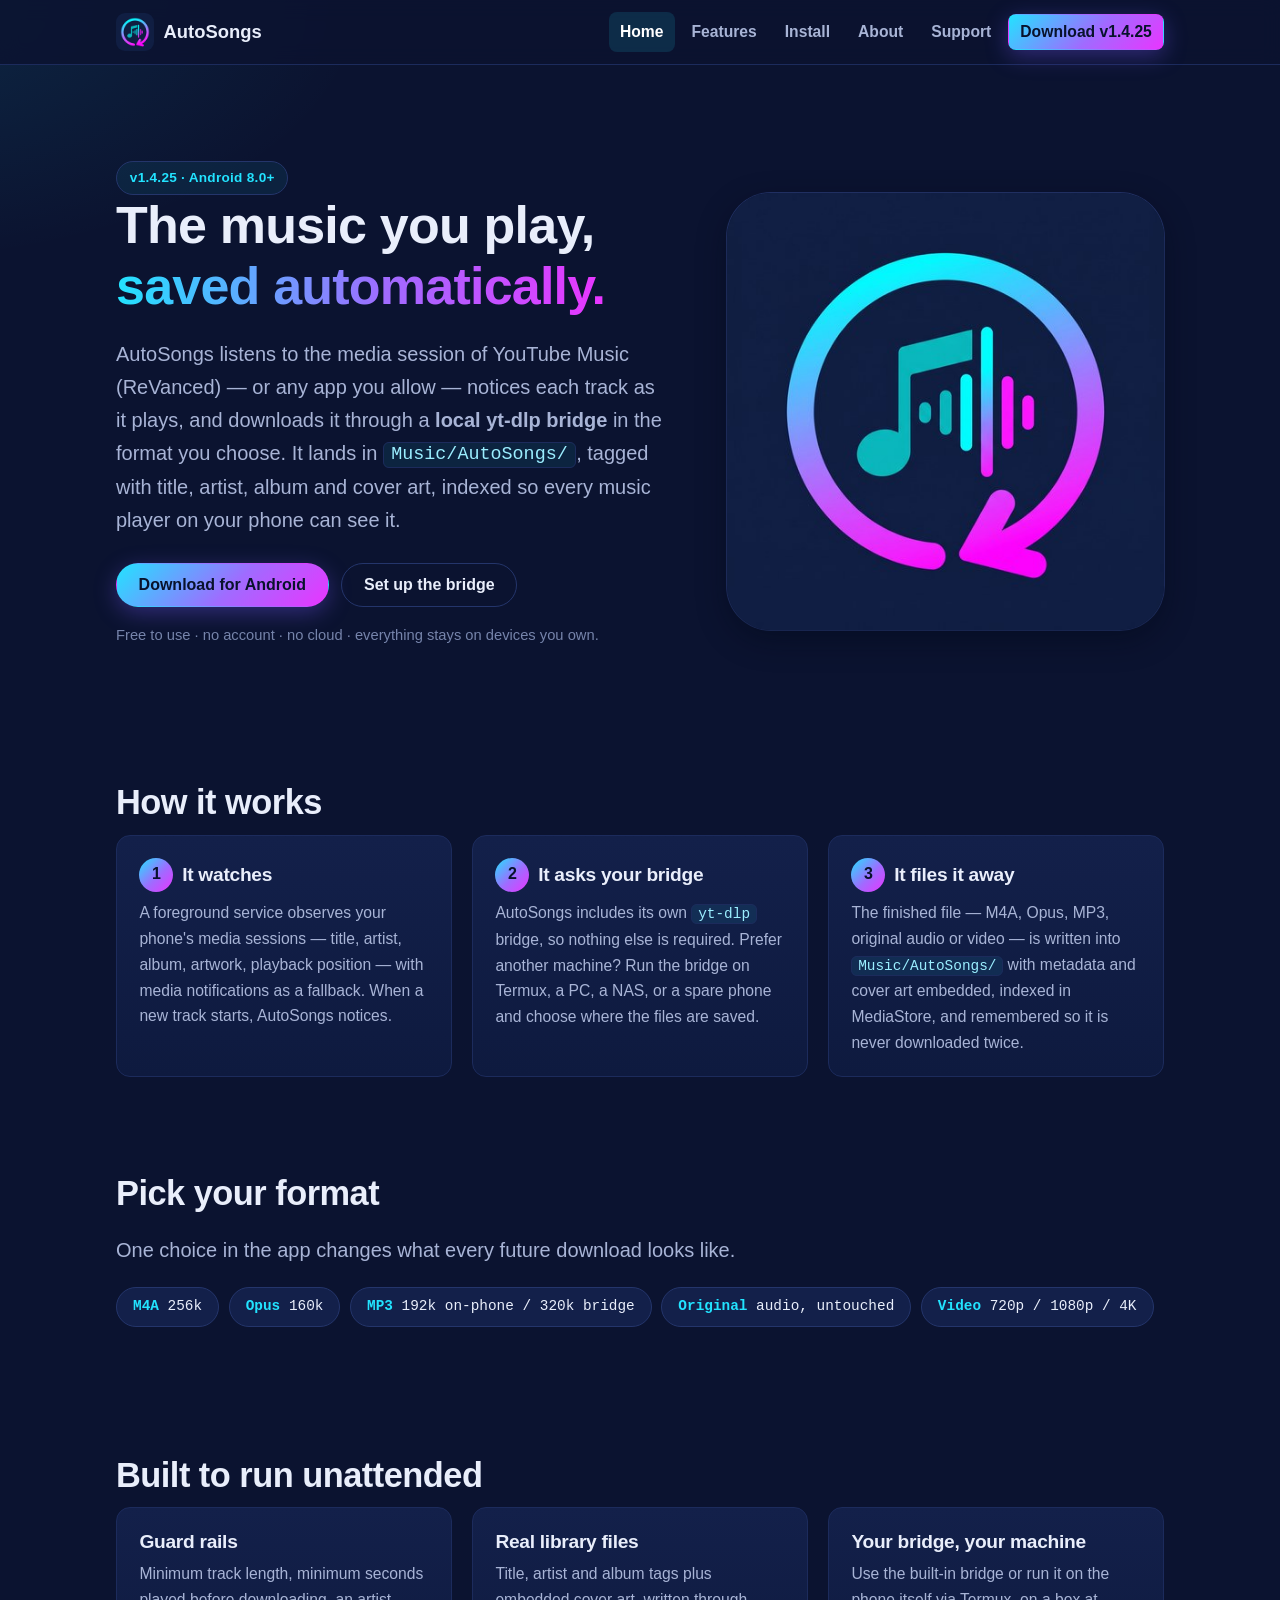
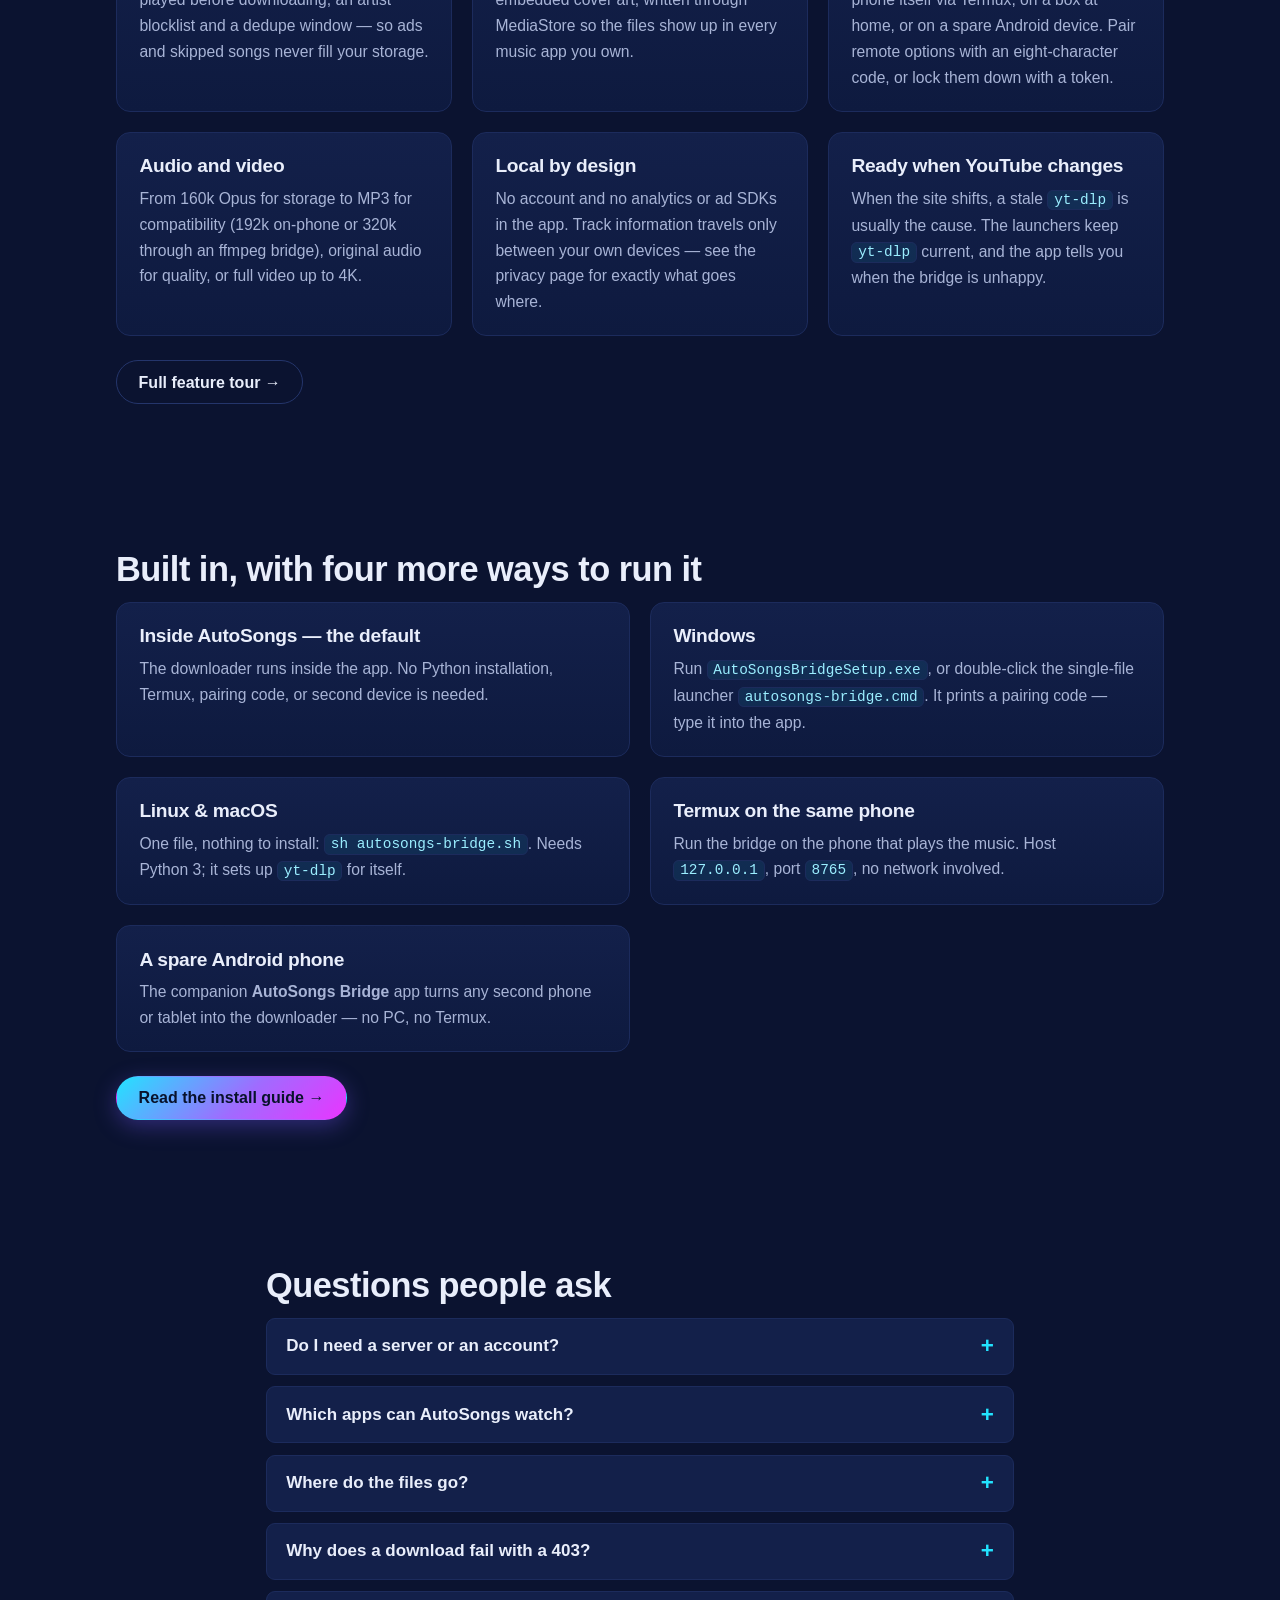
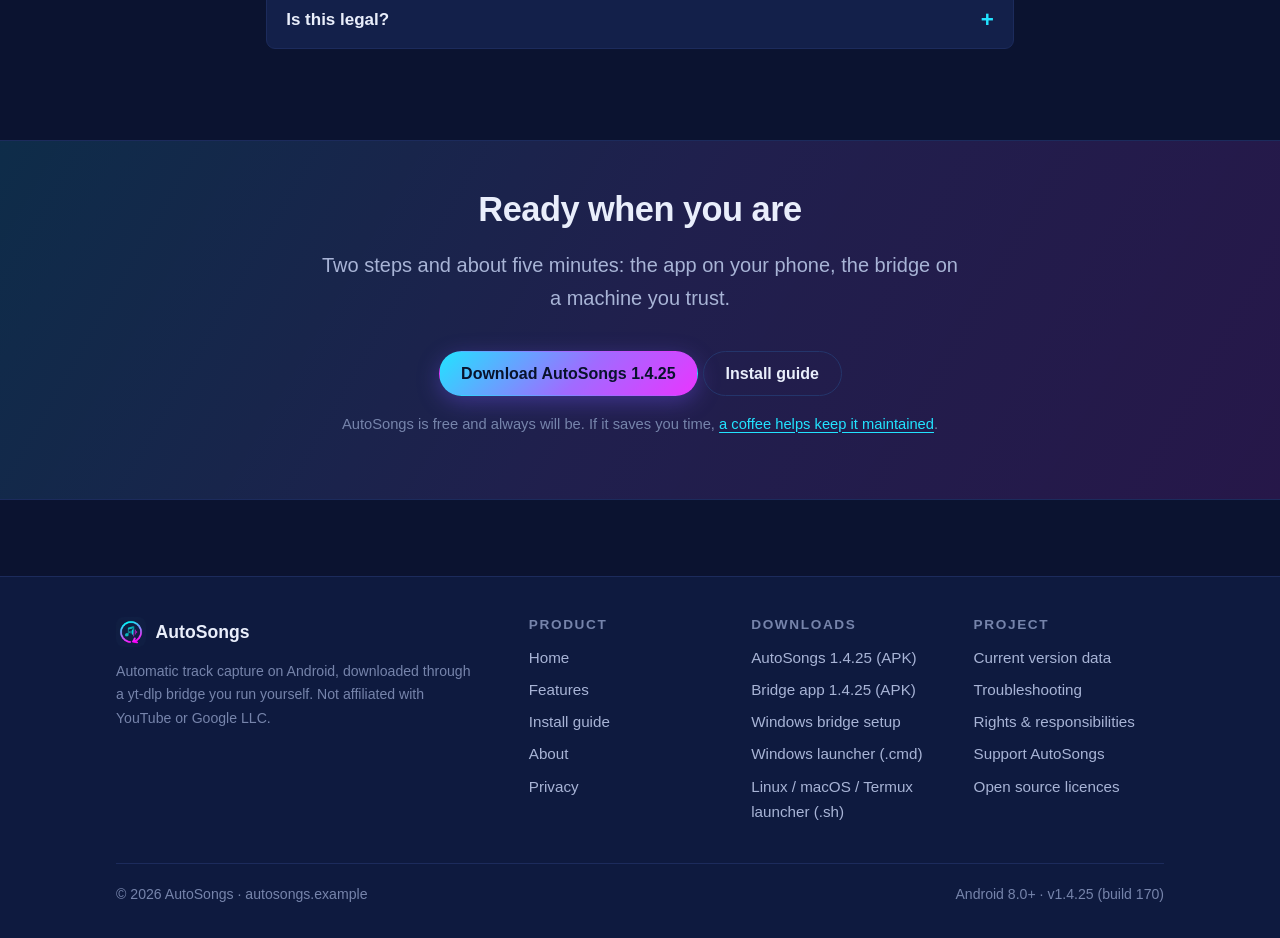
==== website/index.html @ 23bd4381 "AutoSongs 1.4.25 - the public source release The Android app, the yt-dlp bridge, the desktop bridge " ====
<!doctype html>
<html lang="en" class="no-js">
<head>
<meta charset="utf-8">
<meta name="viewport" content="width=device-width, initial-scale=1">
<title>AutoSongs — the music you play, saved automatically</title>
<meta name="description" content="AutoSongs for Android notices each track as it plays in YouTube Music (ReVanced) or any app you allow, and downloads it through your own local yt-dlp bridge — tagged, deduped and ready in every music app. Free, no account, no cloud.">
<link rel="canonical" href="https://autosongs.example/">
<meta property="og:site_name" content="AutoSongs">
<meta property="og:type" content="website">
<meta property="og:title" content="AutoSongs — the music you play, saved automatically">
<meta property="og:description" content="Automatic track capture on Android, downloaded through your own local yt-dlp bridge. No account, no cloud, no server in between.">
<meta property="og:url" content="https://autosongs.example/">
<meta property="og:image" content="https://autosongs.example/assets/img/og-image.png">
<meta name="twitter:card" content="summary_large_image">
<meta name="theme-color" content="#0b1330">
<link rel="icon" href="assets/img/favicon.ico">
<link rel="apple-touch-icon" href="assets/img/apple-touch-icon.png">
<link rel="manifest" href="site.webmanifest">
<link rel="stylesheet" href="assets/css/styles.css">
<script src="assets/js/app.js" defer></script>
</head>
<body>
<a class="skip-link" href="#main">Skip to main content</a>

<header class="site-header">
  <div class="container bar">
    <a class="brand" href="index.html">
      <img src="assets/img/logo-96.png" alt="" width="38" height="38">
      AutoSongs
    </a>
    <button class="nav-toggle" id="nav-toggle" type="button" aria-expanded="false" aria-controls="site-nav" aria-label="Toggle navigation menu"><span></span></button>
    <nav class="site-nav" id="site-nav" aria-label="Main navigation">
      <a href="index.html" aria-current="page">Home</a>
      <a href="features.html">Features</a>
      <a href="install.html">Install</a>
      <a href="about.html">About</a>
      <a href="about.html#support">Support</a>
      <a href="downloads/AutoSongs-1.4.25.apk" class="btn btn-primary btn-sm" download>Download&nbsp;v1.4.25</a>
    </nav>
  </div>
</header>

<main id="main">

  <!-- ============ HERO ============ -->
  <section class="hero">
    <div class="container">
      <div class="hero-grid">
        <div>
          <span class="chip">v1.4.25 &middot; Android 8.0+</span>
          <h1>The music you play, <span class="grad-text">saved automatically.</span></h1>
          <p class="lead">
            AutoSongs listens to the media session of YouTube Music (ReVanced) — or any
            app you allow — notices each track as it plays, and downloads it through a
            <strong>local yt-dlp bridge</strong> in the format you choose. It lands in
            <code>Music/AutoSongs/</code>, tagged with title, artist, album and cover
            art, indexed so every music player on your phone can see it.
          </p>
          <div class="hero-ctas">
            <a class="btn btn-primary" href="downloads/AutoSongs-1.4.25.apk" download>Download for Android</a>
            <a class="btn btn-ghost" href="install.html">Set up the bridge</a>
          </div>
          <p class="hero-note">Free to use &middot; no account &middot; no cloud &middot; everything stays on devices you own.</p>
        </div>
        <div class="hero-art">
          <img src="assets/img/logo-hero.jpg" alt="AutoSongs app icon: a teal music note and cyan-to-magenta waveform inside a gradient download-loop arrow on a dark navy background" width="480" height="480">
        </div>
      </div>
    </div>
  </section>

  <!-- ============ HOW IT WORKS ============ -->
  <section class="tight" aria-labelledby="how-title">
    <div class="container">
      <h2 id="how-title">How it works</h2>
      <div class="grid-3">
        <div class="card reveal">
          <h3><span class="num" aria-hidden="true">1</span> It watches</h3>
          <p>A foreground service observes your phone's media sessions — title, artist,
          album, artwork, playback position — with media notifications as a fallback.
          When a new track starts, AutoSongs notices.</p>
        </div>
        <div class="card reveal">
          <h3><span class="num" aria-hidden="true">2</span> It asks your bridge</h3>
          <p>AutoSongs includes its own <code>yt-dlp</code> bridge, so nothing else is
          required. Prefer another machine? Run the bridge on Termux, a PC, a NAS, or a
          spare phone and choose where the files are saved.</p>
        </div>
        <div class="card reveal">
          <h3><span class="num" aria-hidden="true">3</span> It files it away</h3>
          <p>The finished file — M4A, Opus, MP3, original audio or video — is written into
          <code>Music/AutoSongs/</code> with metadata and cover art embedded, indexed in
          MediaStore, and remembered so it is never downloaded twice.</p>
        </div>
      </div>
    </div>
  </section>

  <!-- ============ FORMATS ============ -->
  <section class="tight" aria-labelledby="fmt-title">
    <div class="container">
      <h2 id="fmt-title">Pick your format</h2>
      <p class="lead">One choice in the app changes what every future download looks like.</p>
      <div class="pill-row">
        <span class="pill"><strong>M4A</strong> 256k</span>
        <span class="pill"><strong>Opus</strong> 160k</span>
        <span class="pill"><strong>MP3</strong> 192k on-phone / 320k bridge</span>
        <span class="pill"><strong>Original</strong> audio, untouched</span>
        <span class="pill"><strong>Video</strong> 720p / 1080p / 4K</span>
      </div>
    </div>
  </section>

  <!-- ============ FEATURE HIGHLIGHTS ============ -->
  <section aria-labelledby="feat-title">
    <div class="container">
      <h2 id="feat-title">Built to run unattended</h2>
      <div class="grid-3">
        <a class="card card-link reveal" href="features.html#guardrails">
          <h3>Guard rails</h3>
          <p>Minimum track length, minimum seconds played before downloading, an artist
          blocklist and a dedupe window — so ads and skipped songs never fill your storage.</p>
        </a>
        <a class="card card-link reveal" href="features.html#metadata">
          <h3>Real library files</h3>
          <p>Title, artist and album tags plus embedded cover art, written through
          MediaStore so the files show up in every music app you own.</p>
        </a>
        <a class="card card-link reveal" href="features.html#bridge">
          <h3>Your bridge, your machine</h3>
          <p>Use the built-in bridge or run it on the phone itself via Termux, on a box at
          home, or on a spare Android device. Pair remote options with an eight-character
          code, or lock them down with a token.</p>
        </a>
        <a class="card card-link reveal" href="features.html#formats">
          <h3>Audio and video</h3>
          <p>From 160k Opus for storage to MP3 for compatibility (192k on-phone or
          320k through an ffmpeg bridge), original audio for quality, or full video up to 4K.</p>
        </a>
        <a class="card card-link reveal" href="privacy.html">
          <h3>Local by design</h3>
          <p>No account and no analytics or ad SDKs in the app. Track information travels
          only between your own devices — see the privacy page for exactly what goes where.</p>
        </a>
        <a class="card card-link reveal" href="install.html#troubleshooting">
          <h3>Ready when YouTube changes</h3>
          <p>When the site shifts, a stale <code>yt-dlp</code> is usually the cause. The
          launchers keep <code>yt-dlp</code> current, and the app tells you when the bridge
          is unhappy.</p>
        </a>
      </div>
      <p style="margin-top:1.5rem"><a class="btn btn-ghost" href="features.html">Full feature tour →</a></p>
    </div>
  </section>

  <!-- ============ BRIDGE PLATFORMS ============ -->
  <section class="tight" aria-labelledby="plat-title">
    <div class="container">
      <h2 id="plat-title">Built in, with four more ways to run it</h2>
      <div class="grid-2">
        <div class="card reveal">
          <h3>Inside AutoSongs — the default</h3>
          <p>The downloader runs inside the app. No Python installation, Termux, pairing
          code, or second device is needed.</p>
        </div>
        <div class="card reveal">
          <h3>Windows</h3>
          <p>Run <code>AutoSongsBridgeSetup.exe</code>, or double-click the single-file
          launcher <code>autosongs-bridge.cmd</code>. It prints a pairing code — type it into the app.</p>
        </div>
        <div class="card reveal">
          <h3>Linux &amp; macOS</h3>
          <p>One file, nothing to install: <code>sh autosongs-bridge.sh</code>. Needs
          Python&nbsp;3; it sets up <code>yt-dlp</code> for itself.</p>
        </div>
        <div class="card reveal">
          <h3>Termux on the same phone</h3>
          <p>Run the bridge on the phone that plays the music. Host
          <code>127.0.0.1</code>, port <code>8765</code>, no network involved.</p>
        </div>
        <div class="card reveal">
          <h3>A spare Android phone</h3>
          <p>The companion <strong>AutoSongs Bridge</strong> app turns any second phone or
          tablet into the downloader — no PC, no Termux.</p>
        </div>
      </div>
      <p style="margin-top:1.5rem"><a class="btn btn-primary" href="install.html">Read the install guide →</a></p>
    </div>
  </section>

  <!-- ============ FAQ ============ -->
  <section aria-labelledby="faq-title">
    <div class="container" style="max-width:820px">
      <h2 id="faq-title">Questions people ask</h2>
      <details>
        <summary>Do I need a server or an account?</summary>
        <p>No. The default bridge runs inside AutoSongs itself. You can also put the bridge
        in Termux, on a home computer, or on a spare Android device. AutoSongs has no user
        accounts, and the app talks only to your chosen bridge during normal use.</p>
      </details>
      <details>
        <summary>Which apps can AutoSongs watch?</summary>
        <p>Anything that publishes a media session or media notifications on your phone.
        It is built around YouTube Music (ReVanced), but other players work the same way —
        you choose which ones to allow.</p>
      </details>
      <details>
        <summary>Where do the files go?</summary>
        <p>Into <code>Music/AutoSongs/</code> on your phone, written through MediaStore so
        they appear in every music app installed on the device — not just inside AutoSongs.</p>
      </details>
      <details>
        <summary>Why does a download fail with a 403?</summary>
        <p>Almost always a stale <code>yt-dlp</code> after a YouTube change. Update it
        (<code>pip install -U yt-dlp</code>) or re-run the launcher, which keeps it current,
        and try again.</p>
      </details>
      <details>
        <summary>Is this legal?</summary>
        <p>AutoSongs is a tool. You are responsible for using it only on content you have
        the right to download — your own uploads, Creative Commons or public-domain
        material, or anything else your local law and licences permit. See the
        <a href="about.html#rights">rights notice</a>.</p>
      </details>
    </div>
  </section>

  <!-- ============ CTA ============ -->
  <section class="cta-band tight">
    <div class="container">
      <h2 class="mt-0">Ready when you are</h2>
      <p class="lead" style="margin-inline:auto">Two steps and about five minutes: the app on
      your phone, the bridge on a machine you trust.</p>
      <a class="btn btn-primary" href="downloads/AutoSongs-1.4.25.apk" download>Download AutoSongs 1.4.25</a>
      <a class="btn btn-ghost" href="install.html">Install guide</a>
      <p class="hero-note">AutoSongs is free and always will be. If it saves you time,
      <a href="https://ko-fi.com/autosongs" rel="noopener">a coffee helps keep it maintained</a>.</p>
    </div>
  </section>

</main>

<footer class="site-footer">
  <div class="container">
    <div class="footer-grid">
      <div>
        <div class="footer-brand"><img src="assets/img/logo-96.png" alt="" width="30" height="30"> AutoSongs</div>
        <p class="footer-note">Automatic track capture on Android, downloaded through a
        yt-dlp bridge you run yourself. Not affiliated with YouTube or Google LLC.</p>
      </div>
      <div>
        <h2>Product</h2>
        <ul>
          <li><a href="index.html">Home</a></li>
          <li><a href="features.html">Features</a></li>
          <li><a href="install.html">Install guide</a></li>
          <li><a href="about.html">About</a></li>
          <li><a href="privacy.html">Privacy</a></li>
        </ul>
      </div>
      <div>
        <h2>Downloads</h2>
        <ul>
          <li><a href="downloads/AutoSongs-1.4.25.apk" download>AutoSongs 1.4.25 (APK)</a></li>
          <li><a href="downloads/AutoSongsBridge-1.4.25.apk" download>Bridge app 1.4.25 (APK)</a></li>
          <li><a href="downloads/AutoSongsBridgeSetup.exe" download>Windows bridge setup</a></li>
          <li><a href="downloads/autosongs-bridge.cmd" download>Windows launcher (.cmd)</a></li>
          <li><a href="downloads/autosongs-bridge.sh" download>Linux / macOS / Termux launcher (.sh)</a></li>
        </ul>
      </div>
      <div>
        <h2>Project</h2>
        <ul>
          <li><a href="version.json">Current version data</a></li>
          <li><a href="install.html#troubleshooting">Troubleshooting</a></li>
          <li><a href="about.html#rights">Rights &amp; responsibilities</a></li>
          <li><a href="https://ko-fi.com/autosongs" rel="noopener">Support AutoSongs</a></li>
          <li><a href="about.html#rights">Open source licences</a></li>
        </ul>
      </div>
    </div>
    <div class="footer-bottom">
      <span>© <span class="year" data-year>2026</span> AutoSongs &middot; autosongs.example</span>
      <span>Android 8.0+ &middot; v1.4.25 (build 170)</span>
    </div>
  </div>
</footer>

</body>
</html>
---- website/assets/css/styles.css ----
/* ==========================================================================
   AutoSongs — autosongs.example
   Single shared stylesheet. Dark navy theme built from the brand logo
   (cyan #04f8ff -> violet #c156fc -> magenta #e935ff on navy #101f44).
   No frameworks, no external fonts, no external assets.
   ========================================================================== */

:root {
  --bg:        #0b1330;
  --bg-2:      #0e1a3f;
  --surface:   #13204a;
  --surface-2: #182857;
  --line:      #24356b;
  --line-soft: #1c2b5c;

  --text:      #e9eefb;
  --muted:     #a8b4d6;
  --faint:     #7684ab;

  --cyan:      #22e3ff;
  --violet:    #a06bff;
  --magenta:   #e935ff;
  --teal:      #17c8cf;

  --grad:      linear-gradient(90deg, var(--cyan), var(--violet) 55%, var(--magenta));
  --grad-br:   linear-gradient(135deg, var(--cyan), var(--violet) 55%, var(--magenta));

  --radius:    14px;
  --radius-sm: 9px;
  --shadow:    0 10px 30px rgba(3, 8, 24, .45);

  --maxw:      1120px;
  --pad:       clamp(1rem, 4vw, 2.25rem);

  --font: -apple-system, BlinkMacSystemFont, "Segoe UI", Roboto, "Helvetica Neue",
          Arial, "Noto Sans", sans-serif;
  --mono: ui-monospace, "Cascadia Mono", "SF Mono", Consolas, "Liberation Mono",
          Menlo, monospace;
}

* { box-sizing: border-box; }

html { scroll-behavior: smooth; }
@media (prefers-reduced-motion: reduce) {
  html { scroll-behavior: auto; }
  *, *::before, *::after { animation-duration: 0.01ms !important; transition-duration: 0.01ms !important; }
}

body {
  margin: 0;
  font-family: var(--font);
  font-size: 1.0625rem;
  line-height: 1.65;
  color: var(--text);
  background:
    radial-gradient(1100px 500px at 85% -10%, rgba(160, 107, 255, .14), transparent 60%),
    radial-gradient(900px 480px at -10% 0%, rgba(34, 227, 255, .10), transparent 55%),
    var(--bg);
  -webkit-font-smoothing: antialiased;
}

img { max-width: 100%; height: auto; display: block; }

a { color: var(--cyan); text-decoration-thickness: 1px; text-underline-offset: 3px; }
a:hover { color: #7cf0ff; }

/* Visible keyboard focus everywhere */
:focus-visible {
  outline: 3px solid var(--cyan);
  outline-offset: 3px;
  border-radius: 4px;
}

::selection { background: rgba(160, 107, 255, .45); color: #fff; }

.skip-link {
  position: absolute; left: -9999px; top: 0;
  background: var(--surface-2); color: var(--text);
  padding: .6rem 1rem; border-radius: 0 0 var(--radius-sm) 0; z-index: 100;
}
.skip-link:focus { left: 0; }

.container { max-width: var(--maxw); margin-inline: auto; padding-inline: var(--pad); }

h1, h2, h3 { line-height: 1.18; letter-spacing: -.015em; }
h1 { font-size: clamp(2rem, 5.2vw, 3.25rem); margin: 0 0 1rem; }
h2 { font-size: clamp(1.55rem, 3.4vw, 2.15rem); margin: 0 0 .75rem; }
h3 { font-size: 1.2rem; margin: 0 0 .5rem; }

.lead { font-size: clamp(1.05rem, 1.8vw, 1.25rem); color: var(--muted); max-width: 58ch; }
.grad-text {
  background: var(--grad);
  -webkit-background-clip: text; background-clip: text;
  color: transparent;
}

section { padding-block: clamp(3rem, 7vw, 5rem); }
section.tight { padding-block: clamp(2rem, 4vw, 3rem); }

.eyebrow {
  display: inline-block; font-size: .8rem; font-weight: 700;
  letter-spacing: .14em; text-transform: uppercase; color: var(--violet);
  margin-bottom: .6rem;
}

/* ---------- Buttons ---------- */
.btn {
  display: inline-flex; align-items: center; justify-content: center; gap: .5rem;
  padding: .72rem 1.35rem; border-radius: 999px;
  font-weight: 650; font-size: 1rem; line-height: 1.2;
  text-decoration: none; border: 1px solid transparent; cursor: pointer;
  transition: transform .15s ease, box-shadow .15s ease, background .15s ease;
}
.btn:hover { transform: translateY(-1px); }
.btn-primary {
  background: var(--grad-br); color: #08122c;
  box-shadow: 0 6px 22px rgba(120, 90, 255, .35);
}
.btn-primary:hover { color: #060f26; box-shadow: 0 8px 26px rgba(160, 107, 255, .5); }
.btn-ghost {
  background: transparent; color: var(--text);
  border-color: var(--line);
}
.btn-ghost:hover { border-color: var(--violet); color: #fff; background: rgba(160,107,255,.08); }
.btn-sm { padding: .45rem .95rem; font-size: .9rem; }

/* ---------- Header ---------- */
.site-header {
  position: sticky; top: 0; z-index: 50;
  background: rgba(11, 19, 48, .82);
  backdrop-filter: blur(10px);
  border-bottom: 1px solid var(--line-soft);
}
.bar {
  display: flex; align-items: center; justify-content: space-between;
  gap: 1rem; min-height: 64px; flex-wrap: wrap;
}
.brand {
  display: inline-flex; align-items: center; gap: .6rem;
  font-weight: 750; font-size: 1.15rem; color: var(--text); text-decoration: none;
}
.brand img { border-radius: 9px; }
.site-nav { display: flex; align-items: center; gap: .35rem; flex-wrap: wrap; }
.site-nav a {
  color: var(--muted); text-decoration: none; font-weight: 550; font-size: .98rem;
  padding: .45rem .7rem; border-radius: 8px;
}
.site-nav a:hover { color: #fff; background: rgba(160,107,255,.1); }
.site-nav a[aria-current="page"] { color: #fff; background: rgba(34,227,255,.12); }
.site-nav .btn-primary { color: #08122c; }
.site-nav .btn-primary:hover { background: var(--grad-br); }

.nav-toggle {
  display: none; cursor: pointer; padding: .65rem .55rem; border-radius: 8px;
  background: transparent; border: 1px solid var(--line);
}
.nav-toggle span, .nav-toggle span::before, .nav-toggle span::after {
  display: block; width: 22px; height: 2px; background: var(--text); border-radius: 2px; position: relative;
  content: ""; transition: transform .18s ease, opacity .18s ease;
}
.nav-toggle span::before { position: absolute; top: -7px; }
.nav-toggle span::after  { position: absolute; top: 5px; }

@media (max-width: 860px) {
  /* JS present: collapsible menu. Without JS the nav simply wraps below the bar. */
  html.js .nav-toggle { display: block; }
  html.js .site-nav {
    display: none; width: 100%; flex-direction: column; align-items: stretch;
    padding-block: .5rem .75rem;
  }
  html.js .site-nav.open { display: flex; }
  html.js .site-nav a { padding: .7rem .6rem; }
  html.js .site-nav .btn-primary { margin-top: .4rem; }
  html.js .nav-toggle[aria-expanded="true"] span { background: transparent; }
  html.js .nav-toggle[aria-expanded="true"] span::before { transform: translateY(7px) rotate(45deg); }
  html.js .nav-toggle[aria-expanded="true"] span::after  { transform: translateY(-7px) rotate(-45deg); }
}

/* ---------- Hero ---------- */
.hero { padding-block: clamp(3rem, 8vw, 6rem) clamp(2.5rem, 6vw, 4.5rem); }
.hero-grid {
  display: grid; grid-template-columns: minmax(0, 1.25fr) minmax(0, 1fr);
  gap: clamp(2rem, 5vw, 4rem); align-items: center;
}
@media (max-width: 860px) { .hero-grid { grid-template-columns: 1fr; } .hero-art { order: -1; } }
.chip {
  display: inline-block; padding: .3rem .8rem; border-radius: 999px;
  border: 1px solid var(--line); background: rgba(34,227,255,.07);
  color: var(--cyan); font-size: .85rem; font-weight: 650; letter-spacing: .02em;
}
.hero-ctas { display: flex; gap: .8rem; flex-wrap: wrap; margin-top: 1.6rem; }
.hero-note { margin-top: 1rem; color: var(--faint); font-size: .92rem; }
.hero-art img {
  margin-inline: auto; border-radius: clamp(24px, 4vw, 44px);
  box-shadow: var(--shadow), 0 0 0 1px var(--line);
}

/* ---------- Cards / grids ---------- */
.grid-3 { display: grid; grid-template-columns: repeat(3, minmax(0, 1fr)); gap: 1.25rem; }
.grid-2 { display: grid; grid-template-columns: repeat(2, minmax(0, 1fr)); gap: 1.25rem; }
@media (max-width: 900px) { .grid-3 { grid-template-columns: 1fr 1fr; } }
@media (max-width: 640px) { .grid-3, .grid-2 { grid-template-columns: 1fr; } }

.card {
  background: linear-gradient(180deg, var(--surface), var(--bg-2));
  border: 1px solid var(--line-soft); border-radius: var(--radius);
  padding: 1.4rem 1.4rem 1.25rem;
}
.card h3 { display: flex; align-items: center; gap: .55rem; }
.card p { color: var(--muted); margin: .35rem 0 0; font-size: .98rem; }
.card .num {
  flex: none; width: 34px; height: 34px; border-radius: 50%;
  display: inline-flex; align-items: center; justify-content: center;
  background: var(--grad-br); color: #08122c; font-weight: 800; font-size: 1rem;
}
.card-link { display: block; text-decoration: none; color: var(--text); }
.card-link:hover { border-color: var(--violet); }

.step-arrow { text-align: center; color: var(--faint); }

/* ---------- Format pills ---------- */
.pill-row { display: flex; flex-wrap: wrap; gap: .6rem; }
.pill {
  padding: .45rem 1rem; border-radius: 999px; border: 1px solid var(--line);
  background: var(--surface); color: var(--text); font-family: var(--mono); font-size: .9rem;
}
.pill strong { color: var(--cyan); }

/* ---------- Code / commands ---------- */
.cmd-wrap { position: relative; }
pre.cmd {
  position: relative;
  background: #0a1128; border: 1px solid var(--line-soft); border-radius: var(--radius-sm);
  padding: .9rem 1.1rem; overflow-x: auto; font-family: var(--mono); font-size: .92rem;
  color: #d7e3ff; line-height: 1.55;
}
pre.cmd code { font-family: inherit; }
code:not(pre code) {
  font-family: var(--mono); font-size: .92em;
  background: rgba(34,227,255,.08); border: 1px solid var(--line-soft);
  padding: .08em .4em; border-radius: 6px; color: #9beeff;
  overflow-wrap: anywhere;
}
.copy-btn {
  position: absolute; top: .5rem; right: .5rem; z-index: 2;
  font-family: var(--font); font-size: .78rem; font-weight: 650;
  color: var(--muted); background: var(--surface-2); border: 1px solid var(--line);
  border-radius: 7px; padding: .22rem .6rem; cursor: pointer;
}
.copy-btn:hover { color: #fff; border-color: var(--violet); }
.copy-btn.copied { color: #08122c; background: var(--cyan); border-color: var(--cyan); }

/* ---------- Tables ---------- */
.table-wrap { overflow-x: auto; border: 1px solid var(--line-soft); border-radius: var(--radius); }
table { border-collapse: collapse; width: 100%; font-size: .97rem; }
th, td { text-align: left; padding: .7rem 1rem; border-bottom: 1px solid var(--line-soft); }
th { background: var(--surface-2); font-weight: 650; }
tr:last-child td { border-bottom: 0; }
td code { white-space: nowrap; }

/* ---------- FAQ (native details) ---------- */
details {
  border: 1px solid var(--line-soft); border-radius: var(--radius-sm);
  background: var(--surface); margin-bottom: .7rem; padding: .2rem .9rem;
}
details summary {
  cursor: pointer; font-weight: 650; padding: .65rem .3rem; list-style: none;
  display: flex; justify-content: space-between; align-items: center; gap: 1rem;
}
details summary::-webkit-details-marker { display: none; }
details summary::after { content: "+"; color: var(--cyan); font-size: 1.4rem; line-height: 1; flex: none; }
details[open] summary::after { content: "–"; }
details p { color: var(--muted); margin: .2rem 0 .9rem; }

/* ---------- Page hero (inner pages) ---------- */
.page-hero { padding-block: clamp(2.5rem, 6vw, 4.5rem) 0; }
.page-hero .lead { margin-top: .5rem; }

/* ---------- Table of contents ---------- */
.toc {
  display: flex; flex-wrap: wrap; gap: .5rem; margin-top: 1.5rem;
}
.toc a {
  color: var(--muted); text-decoration: none; font-size: .9rem; font-weight: 600;
  border: 1px solid var(--line); border-radius: 999px; padding: .32rem .85rem;
}
.toc a:hover { color: #fff; border-color: var(--violet); }

/* ---------- CTA band ---------- */
.cta-band {
  background: linear-gradient(120deg, rgba(34,227,255,.12), rgba(160,107,255,.14), rgba(233,53,255,.12));
  border-block: 1px solid var(--line-soft);
  text-align: center;
}
.cta-band .btn { margin-top: 1rem; }

/* ---------- Notice ---------- */
.notice {
  border: 1px solid var(--line); border-left: 4px solid var(--violet);
  background: rgba(160,107,255,.07); border-radius: var(--radius-sm);
  padding: 1rem 1.2rem; color: var(--muted); font-size: .97rem;
}
.notice strong { color: var(--text); }

/* ---------- Footer ---------- */
.site-footer {
  margin-top: clamp(3rem, 6vw, 5rem);
  border-top: 1px solid var(--line-soft);
  background: var(--bg-2);
  padding-block: 2.5rem 2rem;
  font-size: .95rem;
}
.footer-grid { display: grid; grid-template-columns: 2fr 1fr 1fr 1fr; gap: 2rem; }
@media (max-width: 860px) { .footer-grid { grid-template-columns: 1fr 1fr; } }
@media (max-width: 520px) { .footer-grid { grid-template-columns: 1fr; } }
.site-footer h2 { font-size: .85rem; letter-spacing: .12em; text-transform: uppercase; color: var(--faint); margin-bottom: .7rem; }
.site-footer ul { list-style: none; margin: 0; padding: 0; }
.site-footer li { margin-bottom: .45rem; }
.site-footer a { color: var(--muted); text-decoration: none; }
.site-footer a:hover { color: #fff; text-decoration: underline; }
.footer-brand { display: flex; align-items: center; gap: .6rem; font-weight: 750; font-size: 1.1rem; }
.footer-brand img { border-radius: 8px; }
.footer-note { color: var(--faint); font-size: .88rem; margin-top: .8rem; max-width: 46ch; }
.footer-bottom {
  margin-top: 2rem; padding-top: 1.2rem; border-top: 1px solid var(--line-soft);
  display: flex; justify-content: space-between; gap: 1rem; flex-wrap: wrap;
  color: var(--faint); font-size: .88rem;
}

/* ---------- Reveal on scroll (JS adds .in) ---------- */
html.js .reveal { opacity: 0; transform: translateY(14px); transition: opacity .5s ease, transform .5s ease; }
html.js .reveal.in { opacity: 1; transform: none; }
@media (prefers-reduced-motion: reduce) { html.js .reveal { opacity: 1; transform: none; } }

/* ---------- Utility ---------- */
.muted { color: var(--muted); }
.small { font-size: .9rem; }
.center { text-align: center; }
.mt-0 { margin-top: 0; }
.mb-0 { margin-bottom: 0; }
ul.checks { list-style: none; padding-left: 0; }
ul.checks li { padding-left: 1.7rem; position: relative; margin-bottom: .5rem; color: var(--muted); }
ul.checks li::before {
  content: "✓"; position: absolute; left: 0; top: -1px;
  color: var(--cyan); font-weight: 800;
}
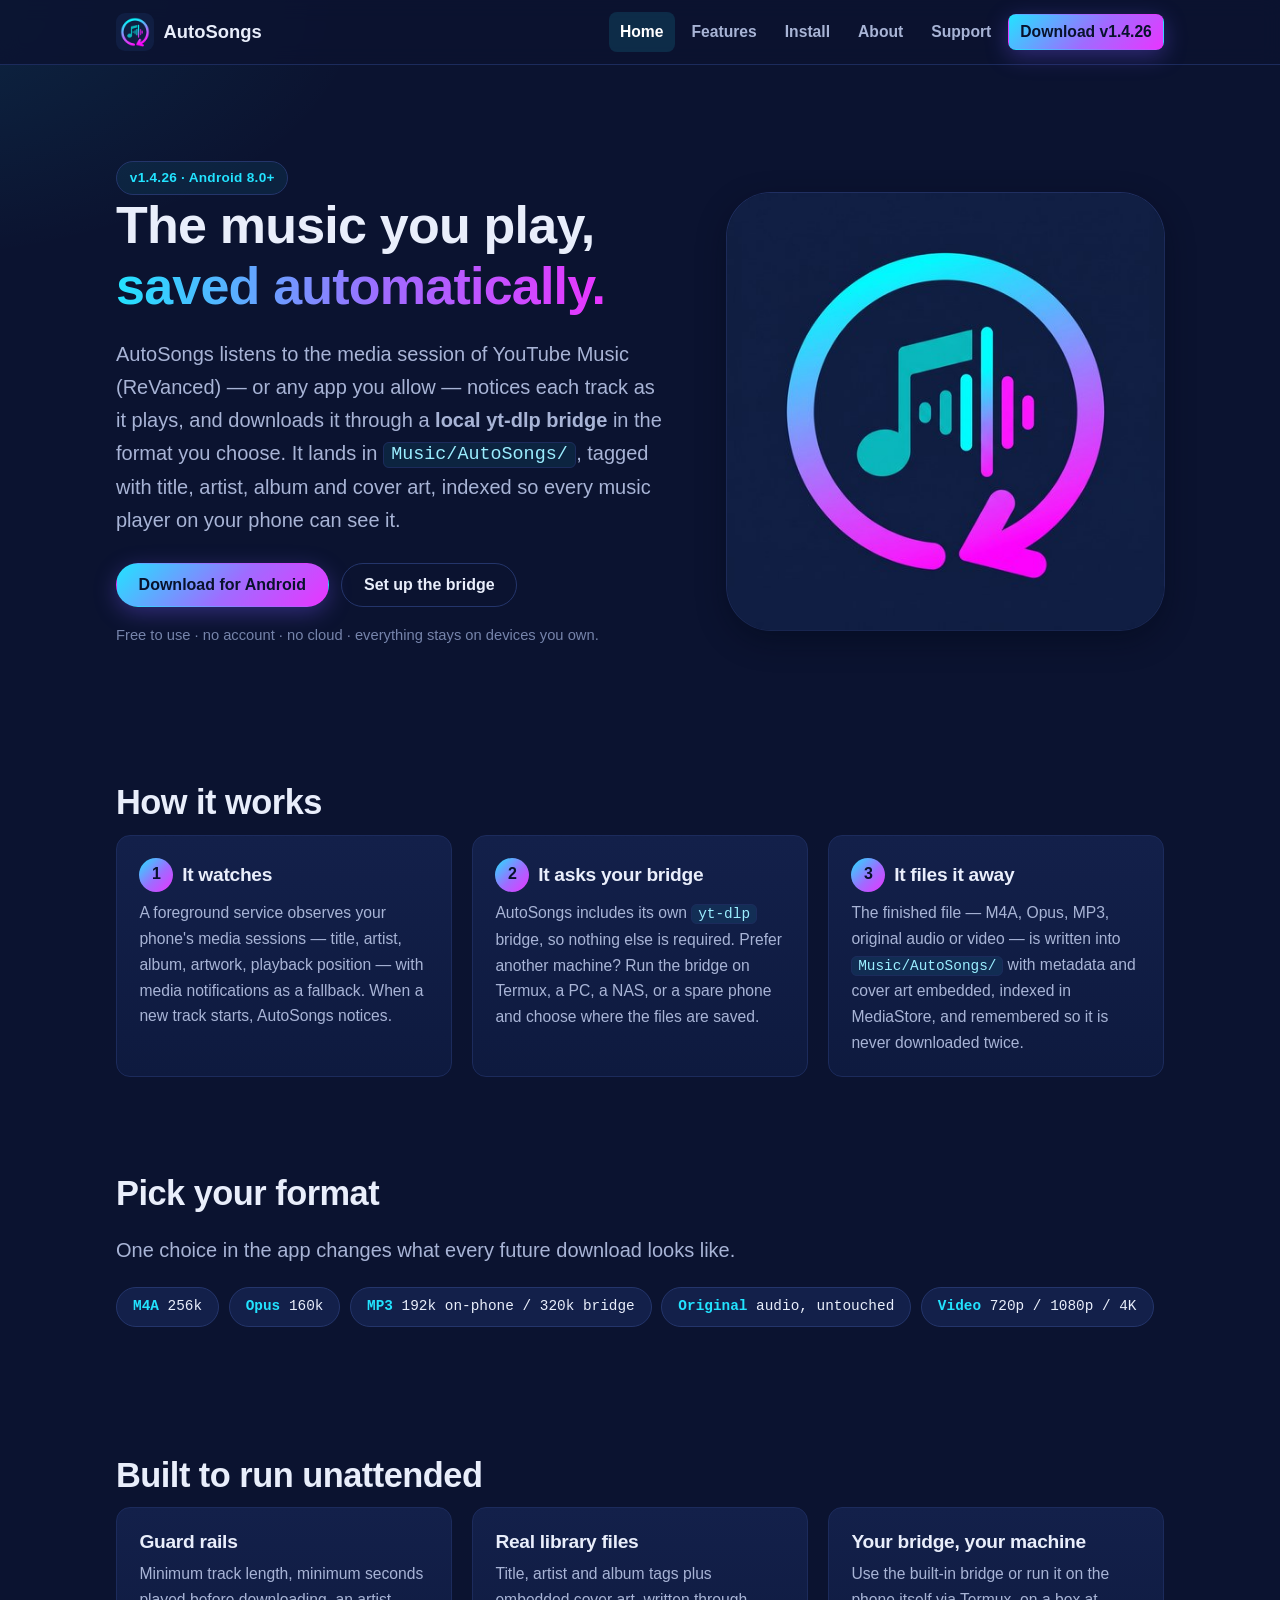
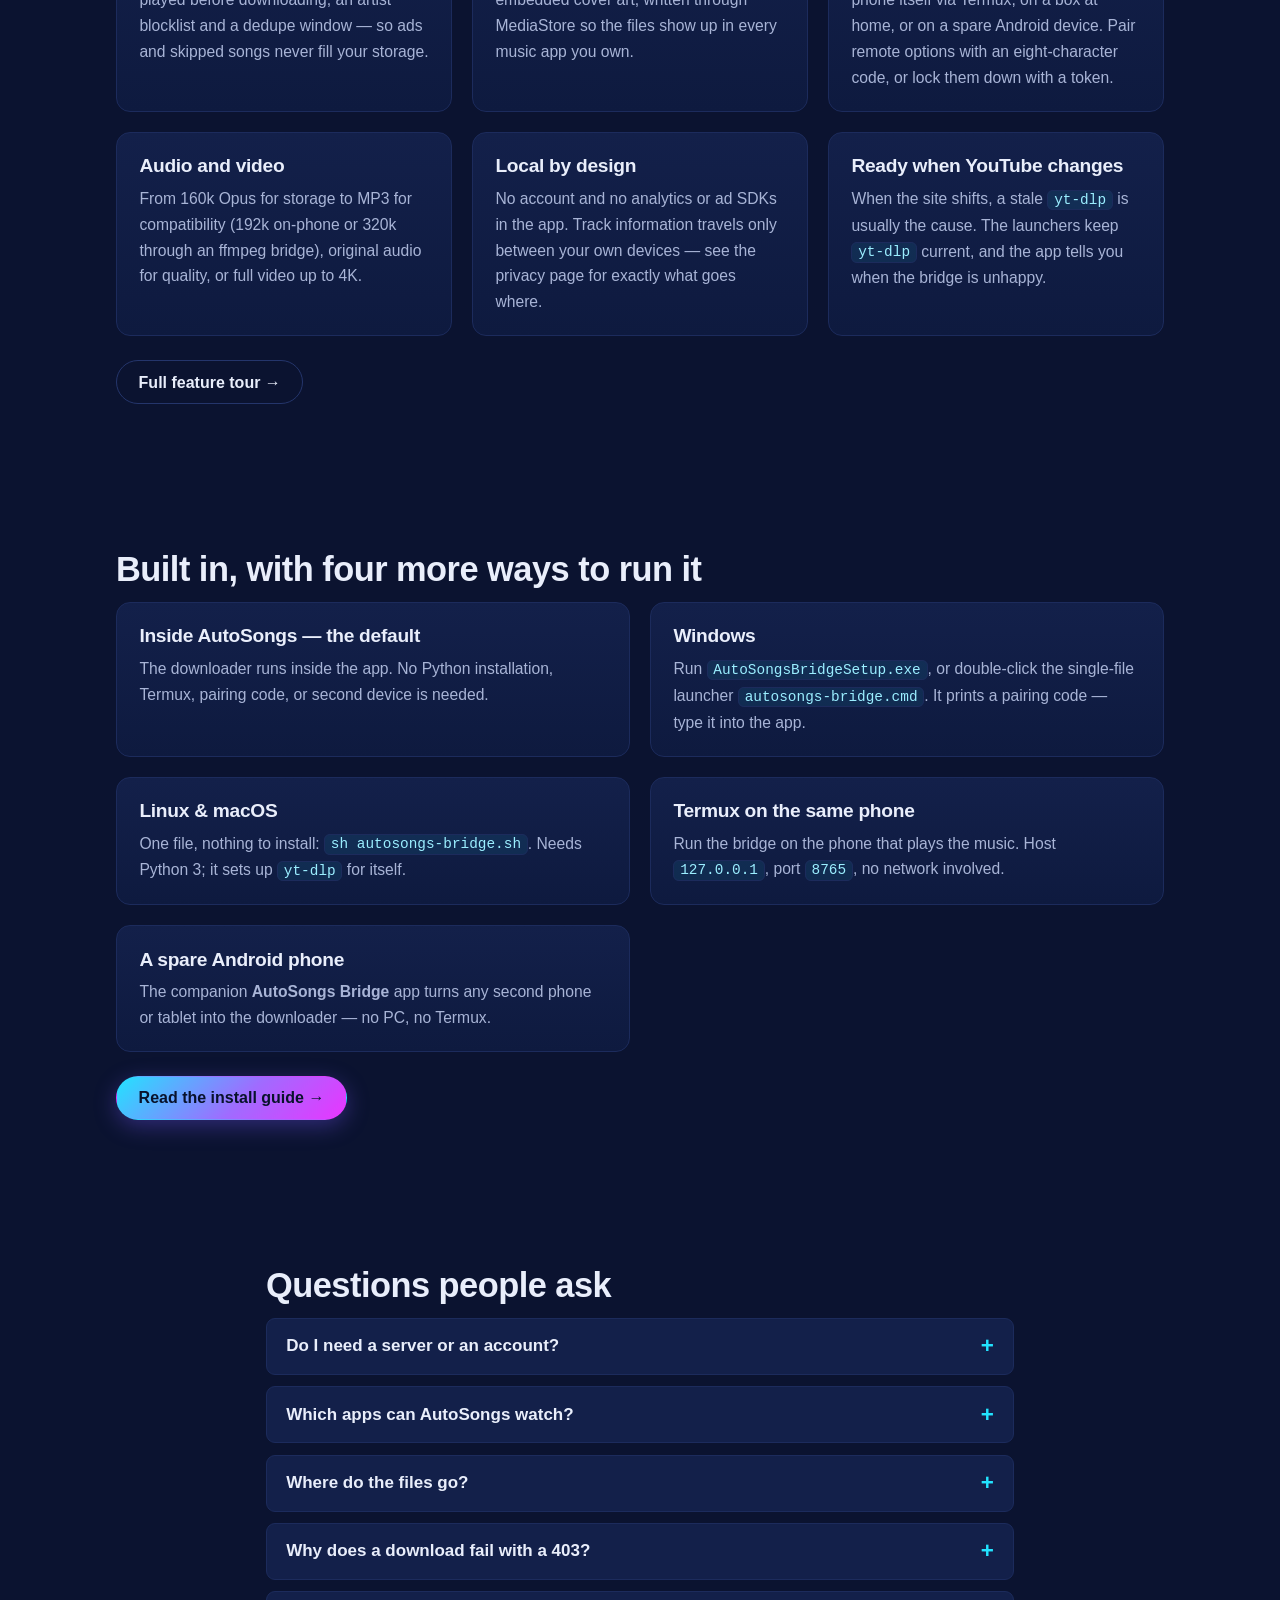
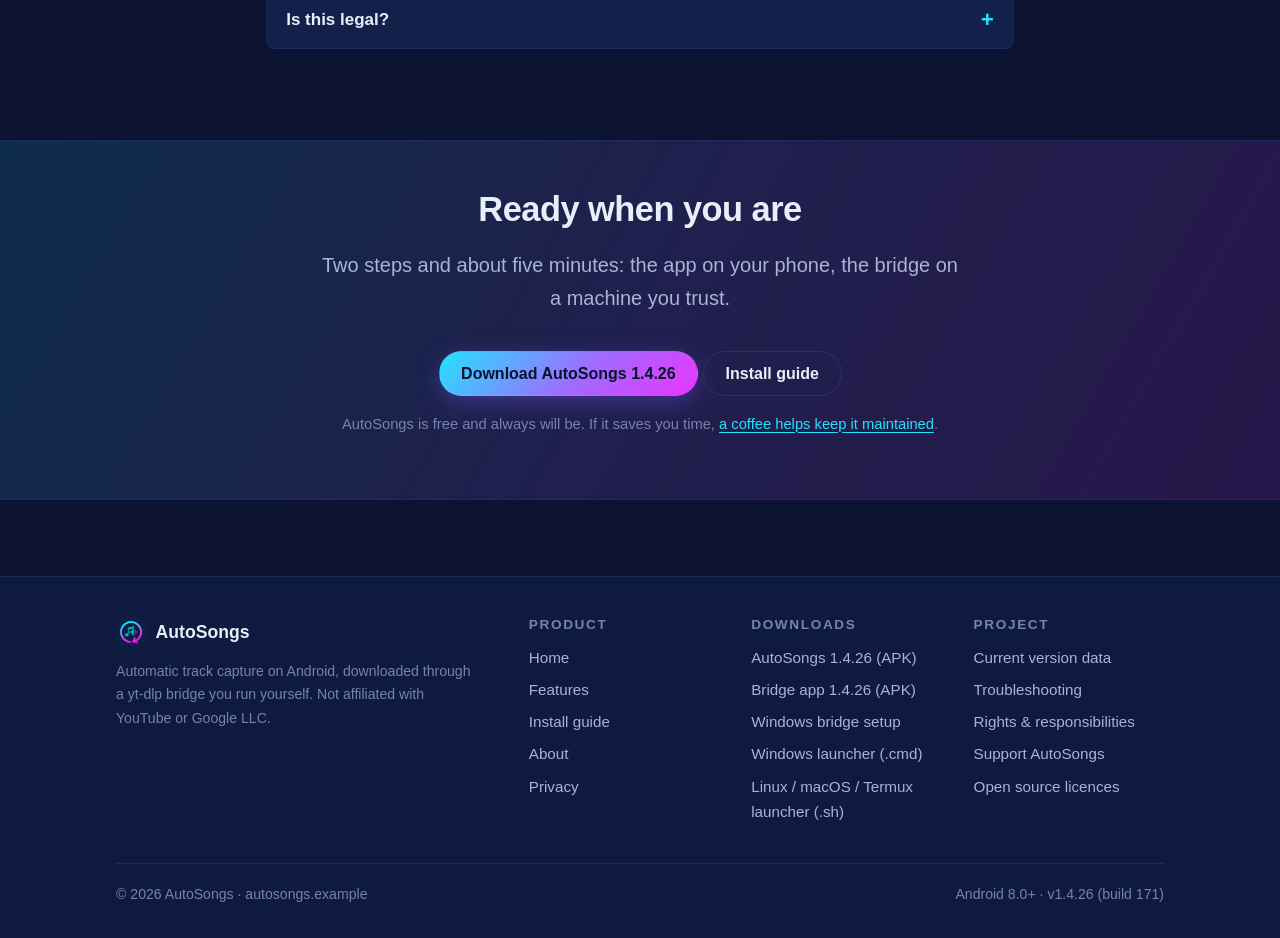
==== commit 78e1ddb7: "1.4.26 - a phone can claim a pairing code again Claiming a pairing code failed with an error wheneve" ====
--- a/website/index.html
+++ b/website/index.html
@@ -36,7 +36,7 @@
       <a href="install.html">Install</a>
       <a href="about.html">About</a>
       <a href="about.html#support">Support</a>
-      <a href="downloads/AutoSongs-1.4.25.apk" class="btn btn-primary btn-sm" download>Download&nbsp;v1.4.25</a>
+      <a href="downloads/AutoSongs-1.4.26.apk" class="btn btn-primary btn-sm" download>Download&nbsp;v1.4.26</a>
     </nav>
   </div>
 </header>
@@ -48,7 +48,7 @@
     <div class="container">
       <div class="hero-grid">
         <div>
-          <span class="chip">v1.4.25 &middot; Android 8.0+</span>
+          <span class="chip">v1.4.26 &middot; Android 8.0+</span>
           <h1>The music you play, <span class="grad-text">saved automatically.</span></h1>
           <p class="lead">
             AutoSongs listens to the media session of YouTube Music (ReVanced) — or any
@@ -58,7 +58,7 @@
             art, indexed so every music player on your phone can see it.
           </p>
           <div class="hero-ctas">
-            <a class="btn btn-primary" href="downloads/AutoSongs-1.4.25.apk" download>Download for Android</a>
+            <a class="btn btn-primary" href="downloads/AutoSongs-1.4.26.apk" download>Download for Android</a>
             <a class="btn btn-ghost" href="install.html">Set up the bridge</a>
           </div>
           <p class="hero-note">Free to use &middot; no account &middot; no cloud &middot; everything stays on devices you own.</p>
@@ -232,7 +232,7 @@
       <h2 class="mt-0">Ready when you are</h2>
       <p class="lead" style="margin-inline:auto">Two steps and about five minutes: the app on
       your phone, the bridge on a machine you trust.</p>
-      <a class="btn btn-primary" href="downloads/AutoSongs-1.4.25.apk" download>Download AutoSongs 1.4.25</a>
+      <a class="btn btn-primary" href="downloads/AutoSongs-1.4.26.apk" download>Download AutoSongs 1.4.26</a>
       <a class="btn btn-ghost" href="install.html">Install guide</a>
       <p class="hero-note">AutoSongs is free and always will be. If it saves you time,
       <a href="https://ko-fi.com/autosongs" rel="noopener">a coffee helps keep it maintained</a>.</p>
@@ -262,8 +262,8 @@
       <div>
         <h2>Downloads</h2>
         <ul>
-          <li><a href="downloads/AutoSongs-1.4.25.apk" download>AutoSongs 1.4.25 (APK)</a></li>
-          <li><a href="downloads/AutoSongsBridge-1.4.25.apk" download>Bridge app 1.4.25 (APK)</a></li>
+          <li><a href="downloads/AutoSongs-1.4.26.apk" download>AutoSongs 1.4.26 (APK)</a></li>
+          <li><a href="downloads/AutoSongsBridge-1.4.26.apk" download>Bridge app 1.4.26 (APK)</a></li>
           <li><a href="downloads/AutoSongsBridgeSetup.exe" download>Windows bridge setup</a></li>
           <li><a href="downloads/autosongs-bridge.cmd" download>Windows launcher (.cmd)</a></li>
           <li><a href="downloads/autosongs-bridge.sh" download>Linux / macOS / Termux launcher (.sh)</a></li>
@@ -282,7 +282,7 @@
     </div>
     <div class="footer-bottom">
       <span>© <span class="year" data-year>2026</span> AutoSongs &middot; autosongs.example</span>
-      <span>Android 8.0+ &middot; v1.4.25 (build 170)</span>
+      <span>Android 8.0+ &middot; v1.4.26 (build 171)</span>
     </div>
   </div>
 </footer>
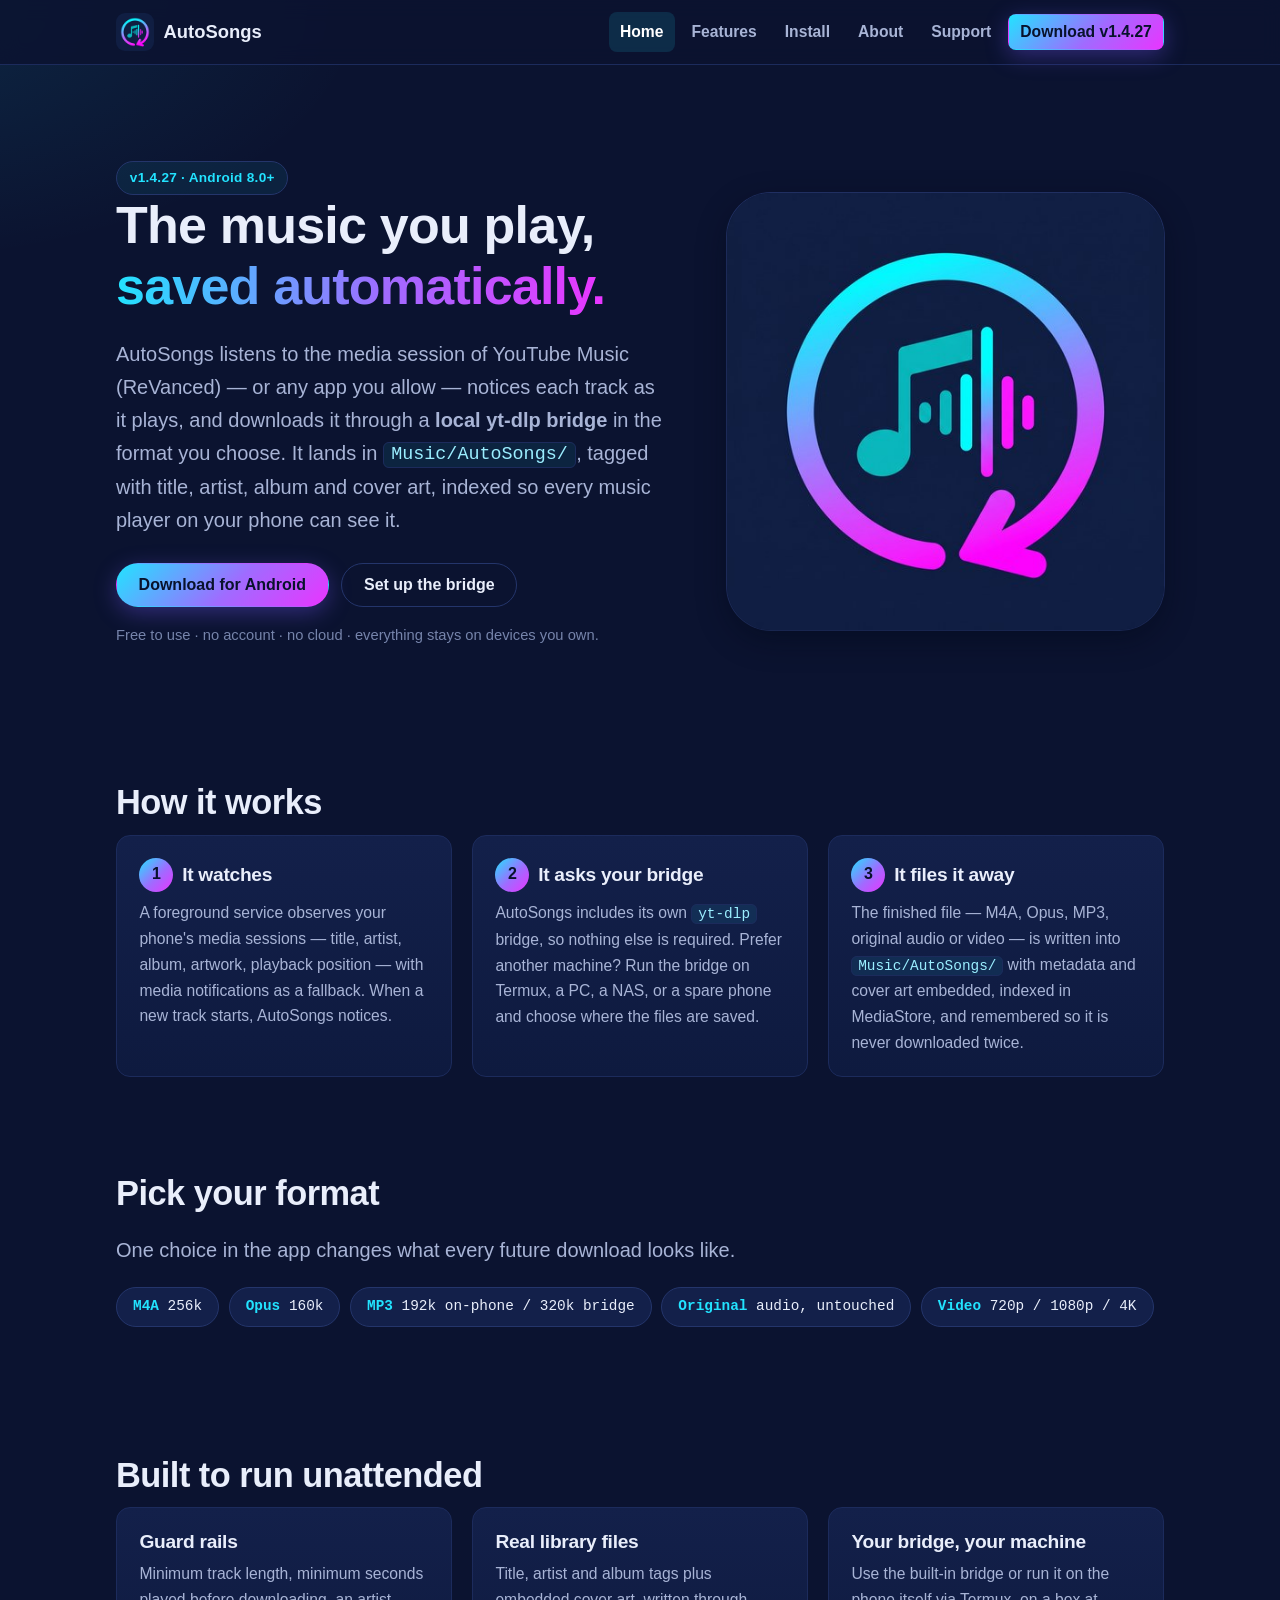
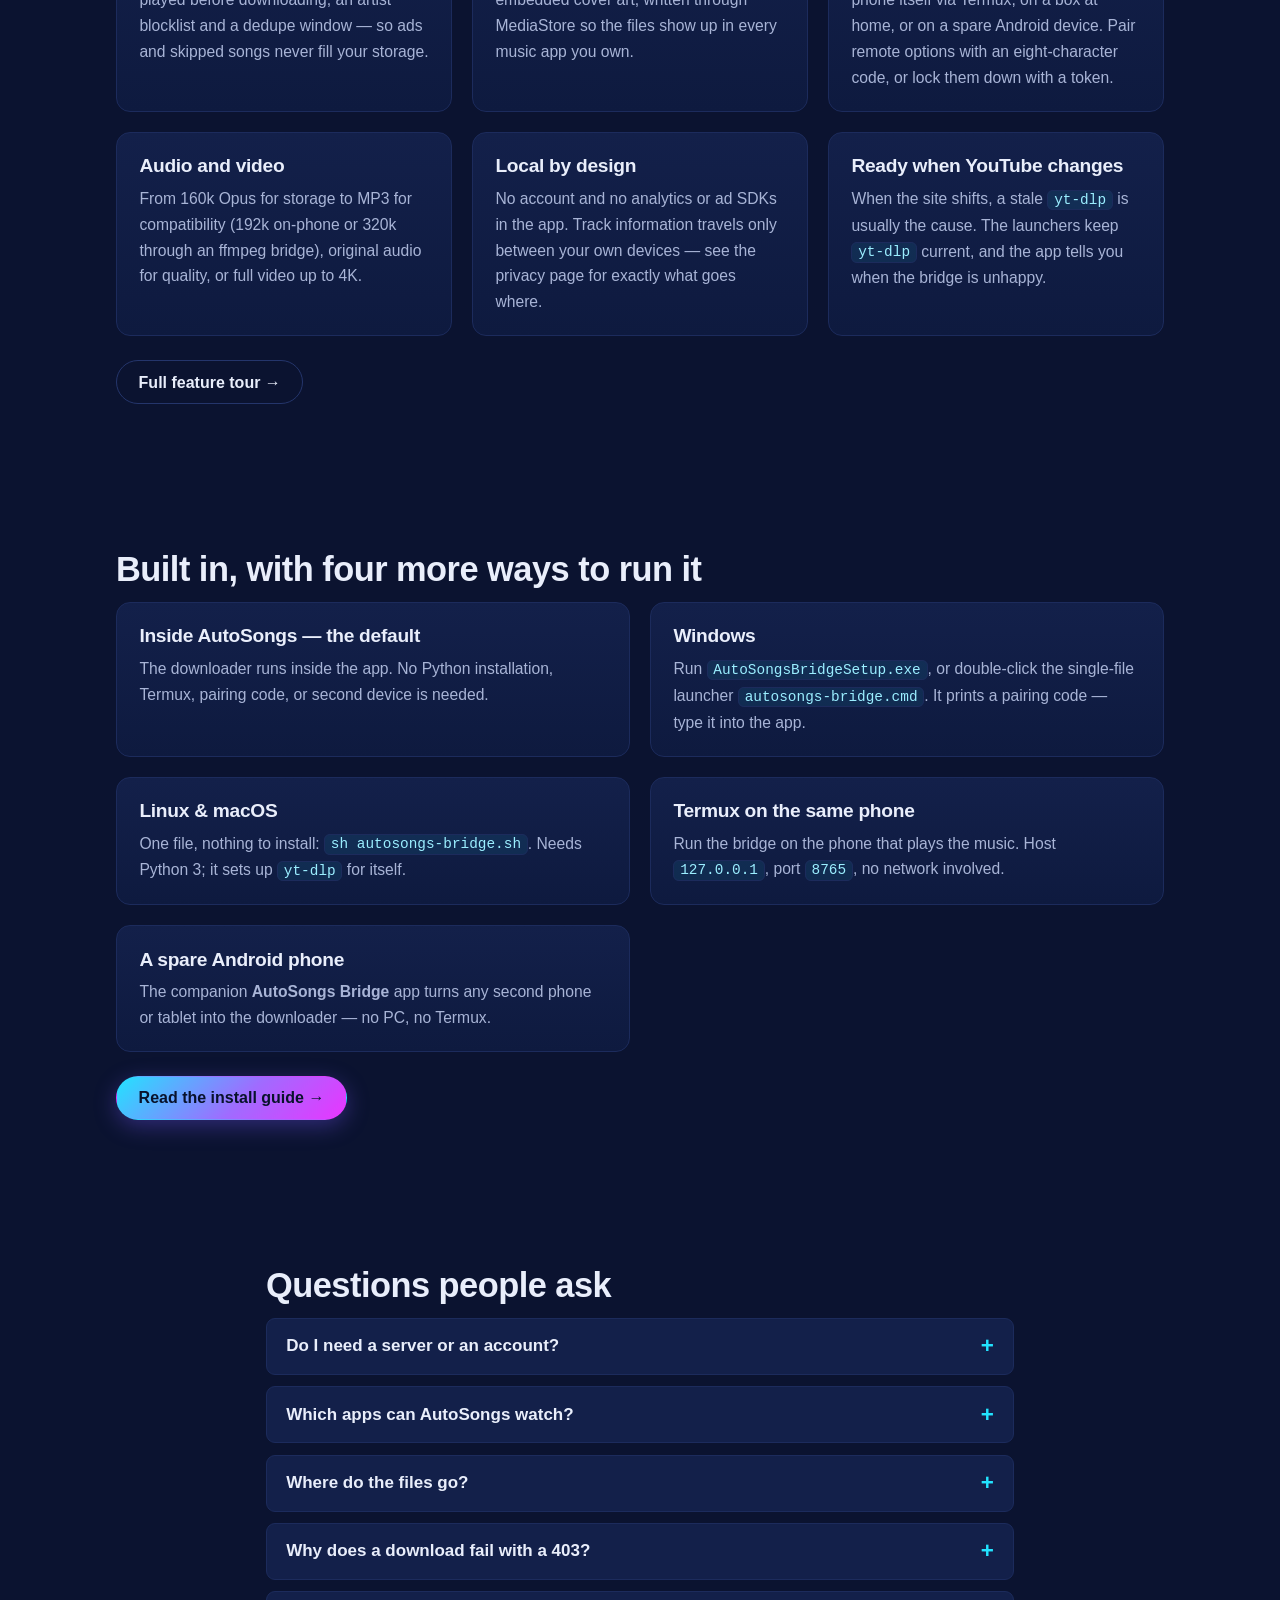
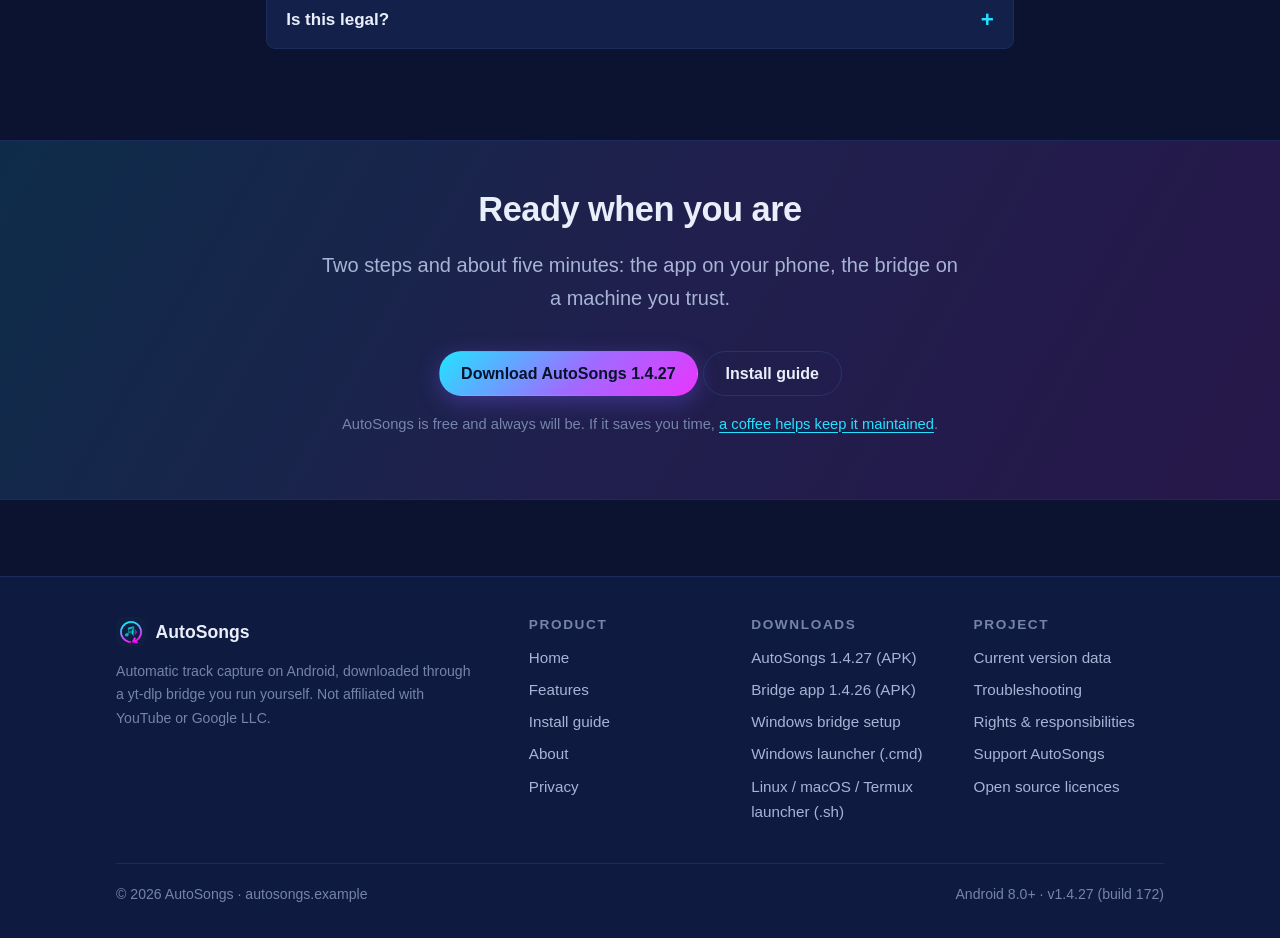
==== commit efc6a7ce: "1.4.27 - setup clear of the system bars, and the chosen format sticks The app pads itself by the sta" ====
--- a/website/index.html
+++ b/website/index.html
@@ -36,7 +36,7 @@
       <a href="install.html">Install</a>
       <a href="about.html">About</a>
       <a href="about.html#support">Support</a>
-      <a href="downloads/AutoSongs-1.4.26.apk" class="btn btn-primary btn-sm" download>Download&nbsp;v1.4.26</a>
+      <a href="downloads/AutoSongs-1.4.27.apk" class="btn btn-primary btn-sm" download>Download&nbsp;v1.4.27</a>
     </nav>
   </div>
 </header>
@@ -48,7 +48,7 @@
     <div class="container">
       <div class="hero-grid">
         <div>
-          <span class="chip">v1.4.26 &middot; Android 8.0+</span>
+          <span class="chip">v1.4.27 &middot; Android 8.0+</span>
           <h1>The music you play, <span class="grad-text">saved automatically.</span></h1>
           <p class="lead">
             AutoSongs listens to the media session of YouTube Music (ReVanced) — or any
@@ -58,7 +58,7 @@
             art, indexed so every music player on your phone can see it.
           </p>
           <div class="hero-ctas">
-            <a class="btn btn-primary" href="downloads/AutoSongs-1.4.26.apk" download>Download for Android</a>
+            <a class="btn btn-primary" href="downloads/AutoSongs-1.4.27.apk" download>Download for Android</a>
             <a class="btn btn-ghost" href="install.html">Set up the bridge</a>
           </div>
           <p class="hero-note">Free to use &middot; no account &middot; no cloud &middot; everything stays on devices you own.</p>
@@ -232,7 +232,7 @@
       <h2 class="mt-0">Ready when you are</h2>
       <p class="lead" style="margin-inline:auto">Two steps and about five minutes: the app on
       your phone, the bridge on a machine you trust.</p>
-      <a class="btn btn-primary" href="downloads/AutoSongs-1.4.26.apk" download>Download AutoSongs 1.4.26</a>
+      <a class="btn btn-primary" href="downloads/AutoSongs-1.4.27.apk" download>Download AutoSongs 1.4.27</a>
       <a class="btn btn-ghost" href="install.html">Install guide</a>
       <p class="hero-note">AutoSongs is free and always will be. If it saves you time,
       <a href="https://ko-fi.com/autosongs" rel="noopener">a coffee helps keep it maintained</a>.</p>
@@ -262,7 +262,7 @@
       <div>
         <h2>Downloads</h2>
         <ul>
-          <li><a href="downloads/AutoSongs-1.4.26.apk" download>AutoSongs 1.4.26 (APK)</a></li>
+          <li><a href="downloads/AutoSongs-1.4.27.apk" download>AutoSongs 1.4.27 (APK)</a></li>
           <li><a href="downloads/AutoSongsBridge-1.4.26.apk" download>Bridge app 1.4.26 (APK)</a></li>
           <li><a href="downloads/AutoSongsBridgeSetup.exe" download>Windows bridge setup</a></li>
           <li><a href="downloads/autosongs-bridge.cmd" download>Windows launcher (.cmd)</a></li>
@@ -282,7 +282,7 @@
     </div>
     <div class="footer-bottom">
       <span>© <span class="year" data-year>2026</span> AutoSongs &middot; autosongs.example</span>
-      <span>Android 8.0+ &middot; v1.4.26 (build 171)</span>
+      <span>Android 8.0+ &middot; v1.4.27 (build 172)</span>
     </div>
   </div>
 </footer>
